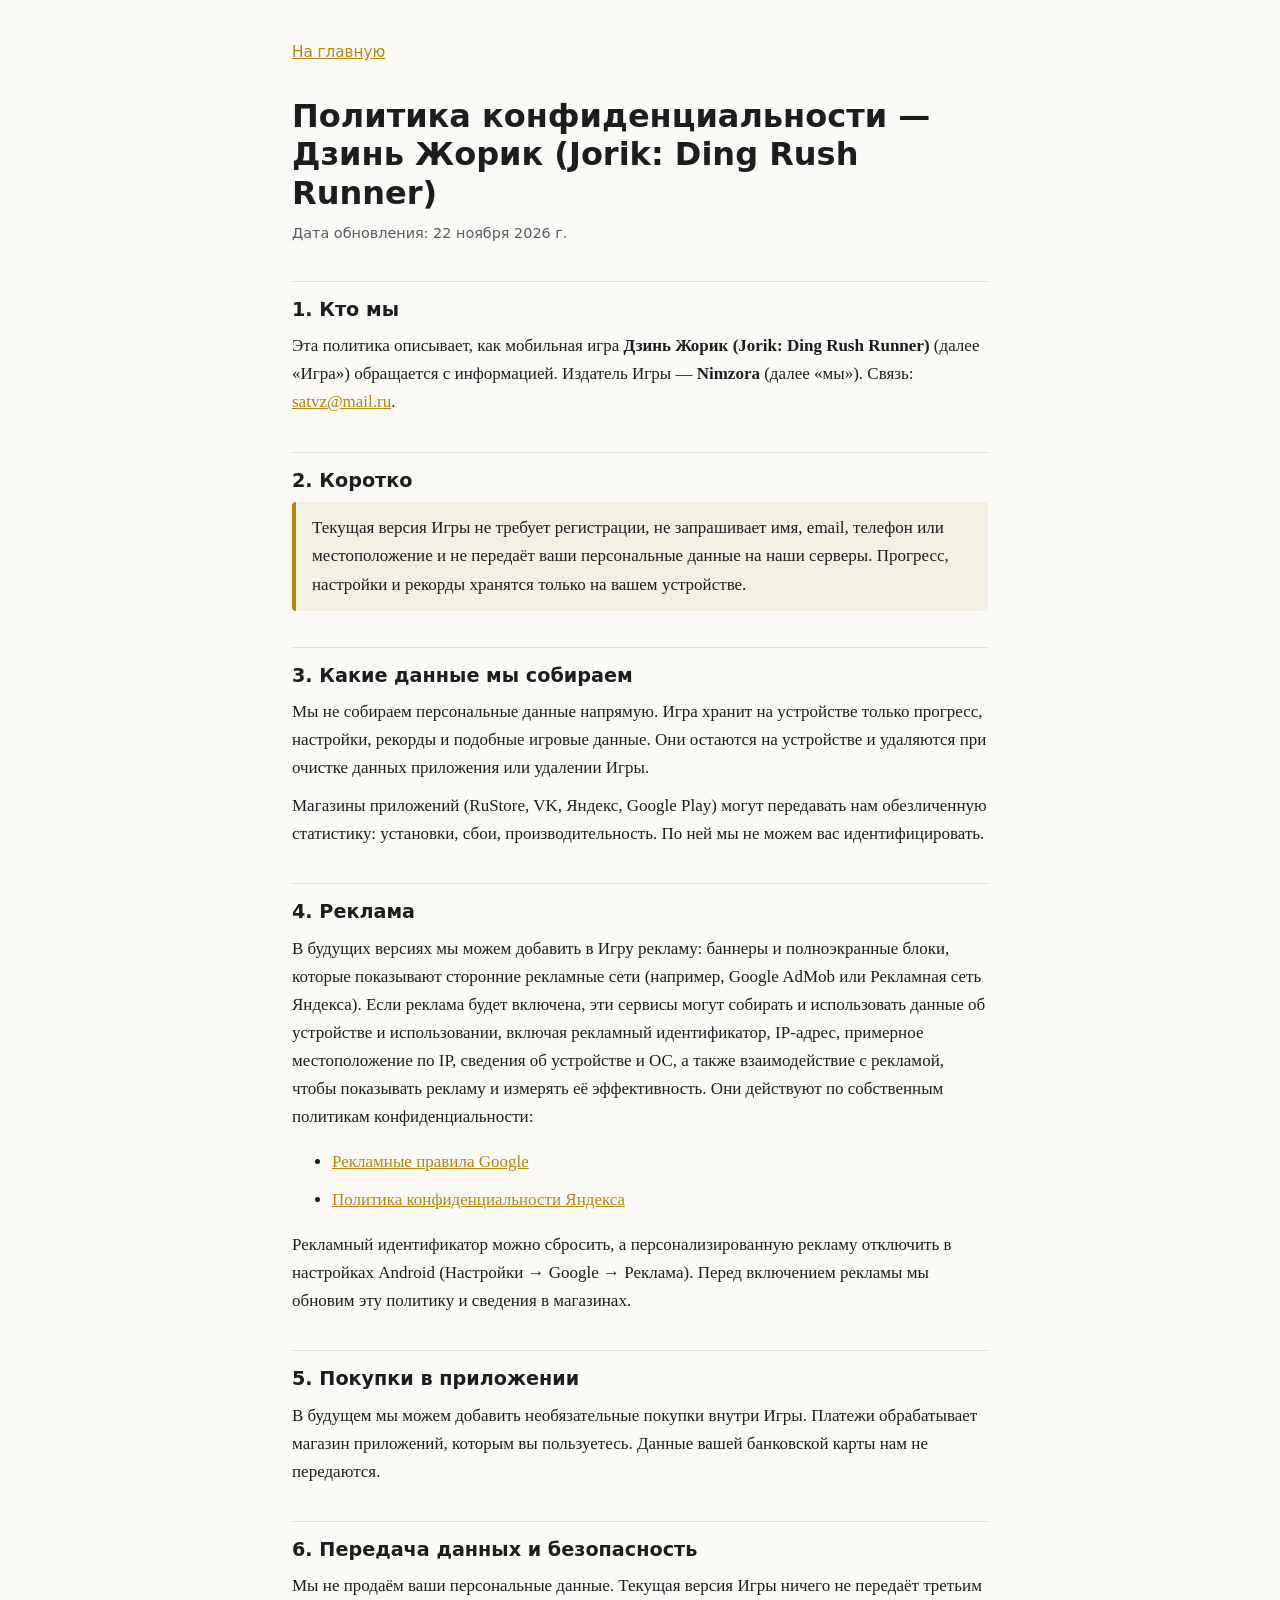
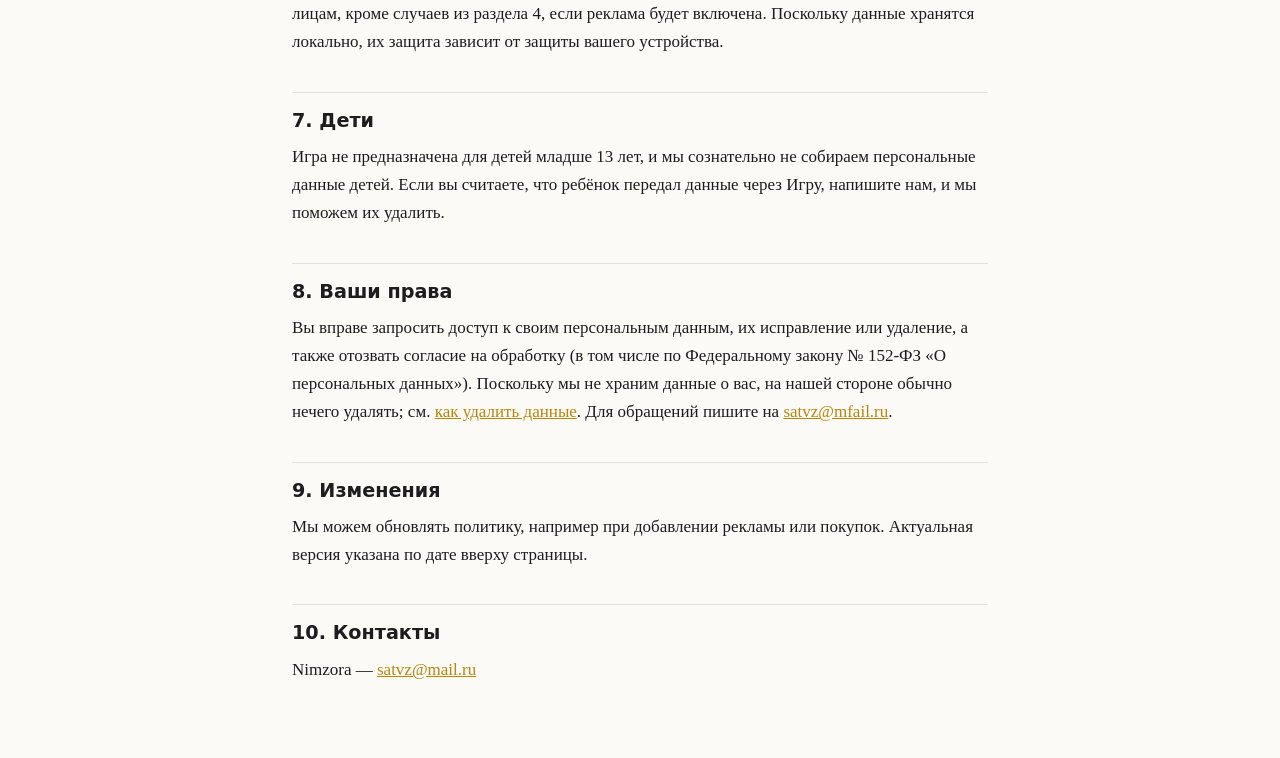
==== ru/privacy/index.html @ c5764a46 "Add files via upload" ====
<!doctype html>
<html lang="ru"><head><meta charset="utf-8">
<meta name="viewport" content="width=device-width, initial-scale=1">
<title>Политика конфиденциальности — Дзинь Жорик (Jorik: Ding Rush Runner)</title>
<meta name="robots" content="index,follow">
<link rel="stylesheet" href="../../style.css"></head>
<body><main>
<nav><a href="../../">На главную</a></nav>
<h1>Политика конфиденциальности — Дзинь Жорик (Jorik: Ding Rush Runner)</h1>
<p class="meta">Дата обновления: 22 ноября 2026 г.</p>
<h2>1. Кто мы</h2>
<p>Эта политика описывает, как мобильная игра <b>Дзинь Жорик (Jorik: Ding Rush Runner)</b> (далее «Игра») обращается с информацией. Издатель Игры — <b>Nimzora</b> (далее «мы»). Связь: <a href="mailto:satvz@mail.ru">satvz@mail.ru</a>.</p>
<h2>2. Коротко</h2>
<div class="box"><p>Текущая версия Игры не требует регистрации, не запрашивает имя, email, телефон или местоположение и не передаёт ваши персональные данные на наши серверы. Прогресс, настройки и рекорды хранятся только на вашем устройстве.</p></div>
<h2>3. Какие данные мы собираем</h2>
<p>Мы не собираем персональные данные напрямую. Игра хранит на устройстве только прогресс, настройки, рекорды и подобные игровые данные. Они остаются на устройстве и удаляются при очистке данных приложения или удалении Игры.</p><p>Магазины приложений (RuStore, VK, Яндекс, Google Play) могут передавать нам обезличенную статистику: установки, сбои, производительность. По ней мы не можем вас идентифицировать.</p>
<h2>4. Реклама</h2>
<p>В будущих версиях мы можем добавить в Игру рекламу: баннеры и полноэкранные блоки, которые показывают сторонние рекламные сети (например, Google AdMob или Рекламная сеть Яндекса). Если реклама будет включена, эти сервисы могут собирать и использовать данные об устройстве и использовании, включая рекламный идентификатор, IP-адрес, примерное местоположение по IP, сведения об устройстве и ОС, а также взаимодействие с рекламой, чтобы показывать рекламу и измерять её эффективность. Они действуют по собственным политикам конфиденциальности:</p><ul><li><a href="https://policies.google.com/technologies/ads">Рекламные правила Google</a></li><li><a href="https://yandex.ru/legal/confidential/">Политика конфиденциальности Яндекса</a></li></ul><p>Рекламный идентификатор можно сбросить, а персонализированную рекламу отключить в настройках Android (Настройки → Google → Реклама). Перед включением рекламы мы обновим эту политику и сведения в магазинах.</p>
<h2>5. Покупки в приложении</h2>
<p>В будущем мы можем добавить необязательные покупки внутри Игры. Платежи обрабатывает магазин приложений, которым вы пользуетесь. Данные вашей банковской карты нам не передаются.</p>
<h2>6. Передача данных и безопасность</h2>
<p>Мы не продаём ваши персональные данные. Текущая версия Игры ничего не передаёт третьим лицам, кроме случаев из раздела 4, если реклама будет включена. Поскольку данные хранятся локально, их защита зависит от защиты вашего устройства.</p>
<h2>7. Дети</h2>
<p>Игра не предназначена для детей младше 13 лет, и мы сознательно не собираем персональные данные детей. Если вы считаете, что ребёнок передал данные через Игру, напишите нам, и мы поможем их удалить.</p>
<h2>8. Ваши права</h2>
<p>Вы вправе запросить доступ к своим персональным данным, их исправление или удаление, а также отозвать согласие на обработку (в том числе по Федеральному закону № 152-ФЗ «О персональных данных»). Поскольку мы не храним данные о вас, на нашей стороне обычно нечего удалять; см. <a href="../delete-data/">как удалить данные</a>. Для обращений пишите на <a href="mailto:satvz@mail.ru">satvz@mfail.ru</a>.</p>
<h2>9. Изменения</h2>
<p>Мы можем обновлять политику, например при добавлении рекламы или покупок. Актуальная версия указана по дате вверху страницы.</p>
<h2>10. Контакты</h2>
<p>Nimzora — <a href="mailto:satvz@mail.ru">satvz@mail.ru</a></p>

</main></body></html>
---- style.css ----
:root{--bg:#fbfaf6;--fg:#1d1d1f;--mut:#5b5b62;--acc:#b8860b;--line:#e3e0d5;--box:#f2efe3;color-scheme:light}
@media (prefers-color-scheme:dark){:root{--bg:#16161a;--fg:#ececf0;--mut:#a3a3ad;--acc:#e0b84a;--line:#33333b;--box:#202026;color-scheme:dark}}
*{box-sizing:border-box}
body{margin:0;background:var(--bg);color:var(--fg);font:17px/1.65 Georgia,"Times New Roman",serif}
main{max-width:46rem;margin:0 auto;padding:2.5rem 1.25rem 4rem}
h1{font:700 2rem/1.2 system-ui,-apple-system,"Segoe UI",Roboto,sans-serif;margin:0 0 .25rem}
h2{font:600 1.2rem/1.3 system-ui,-apple-system,"Segoe UI",Roboto,sans-serif;margin:2.2rem 0 .5rem;padding-top:1rem;border-top:1px solid var(--line)}
p,li{margin:.6rem 0}
.meta{color:var(--mut);font-family:system-ui,sans-serif;font-size:.9rem}
a{color:var(--acc)}
a:focus-visible{outline:3px solid var(--acc);outline-offset:2px}
nav{font-family:system-ui,sans-serif;font-size:.95rem;display:flex;gap:1rem;flex-wrap:wrap;margin-bottom:2rem}
.box{background:var(--box);border-left:4px solid var(--acc);padding:.2rem 1rem;border-radius:4px}
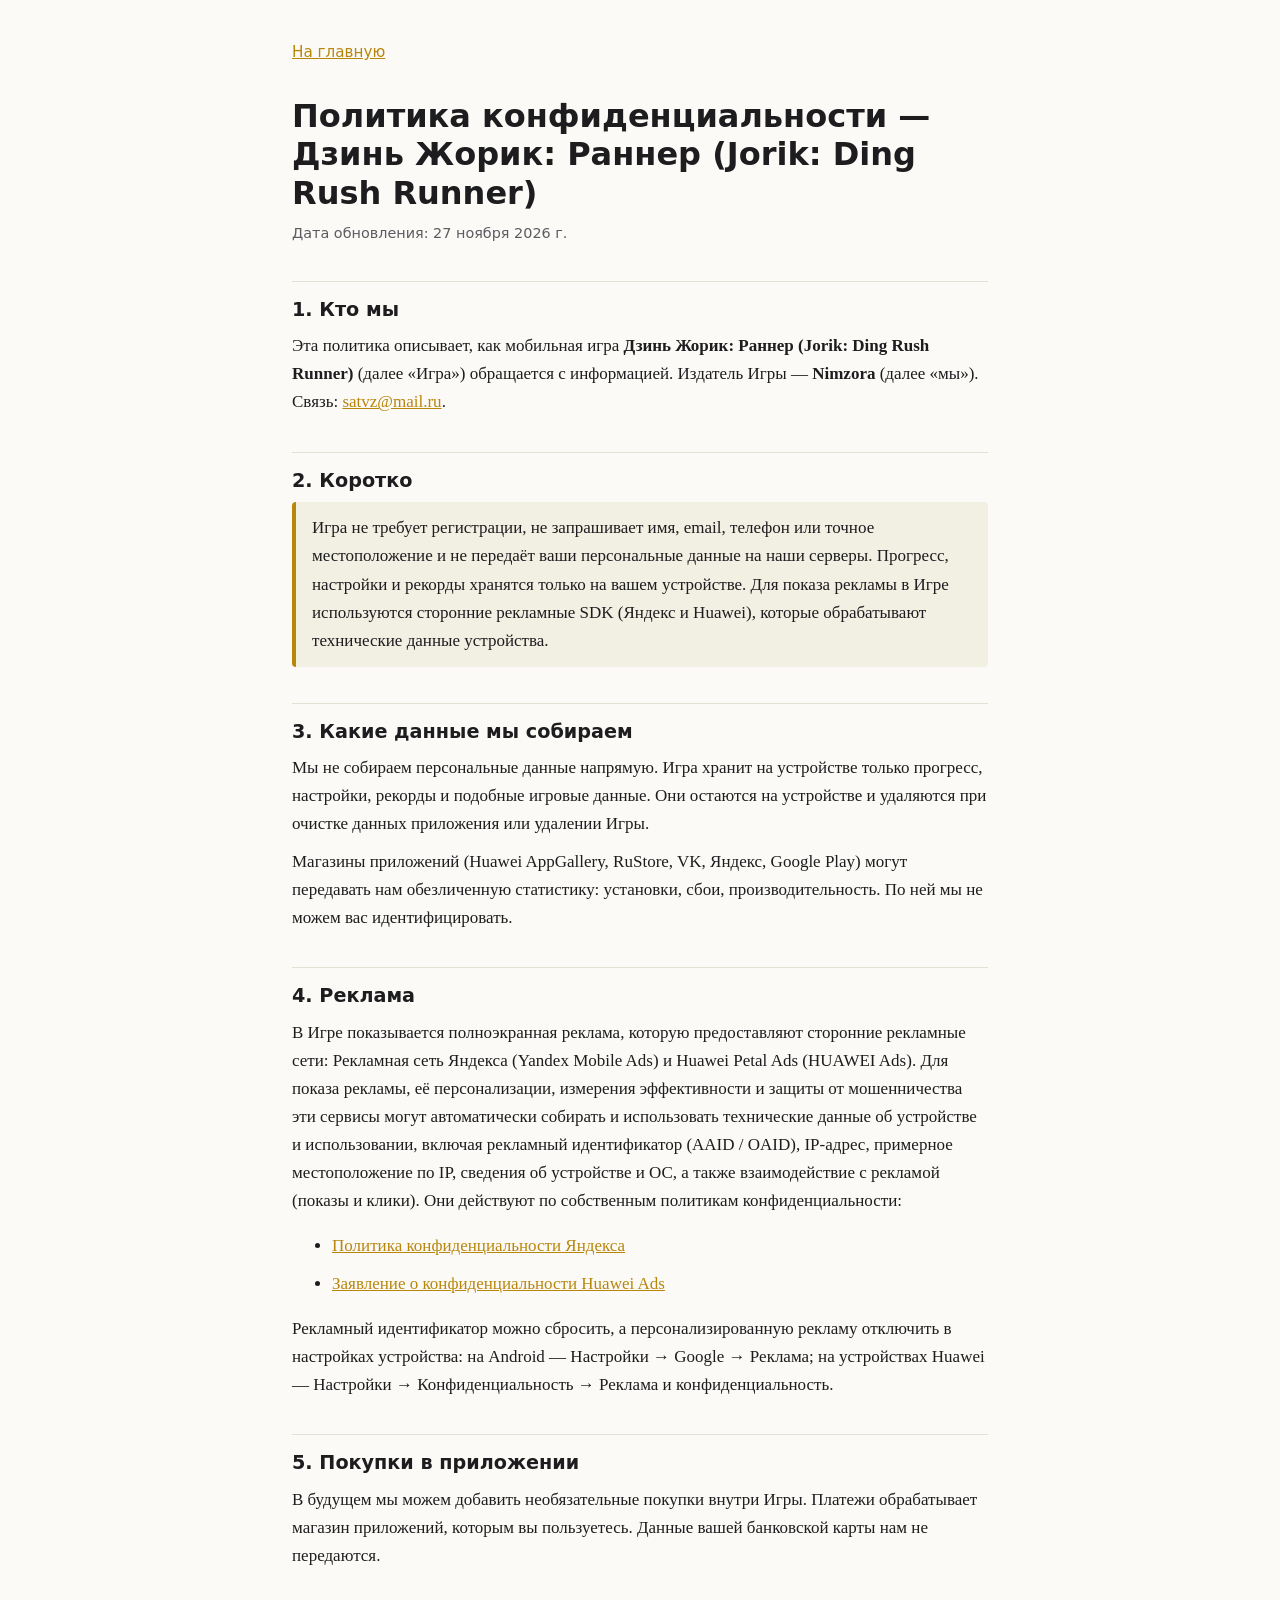
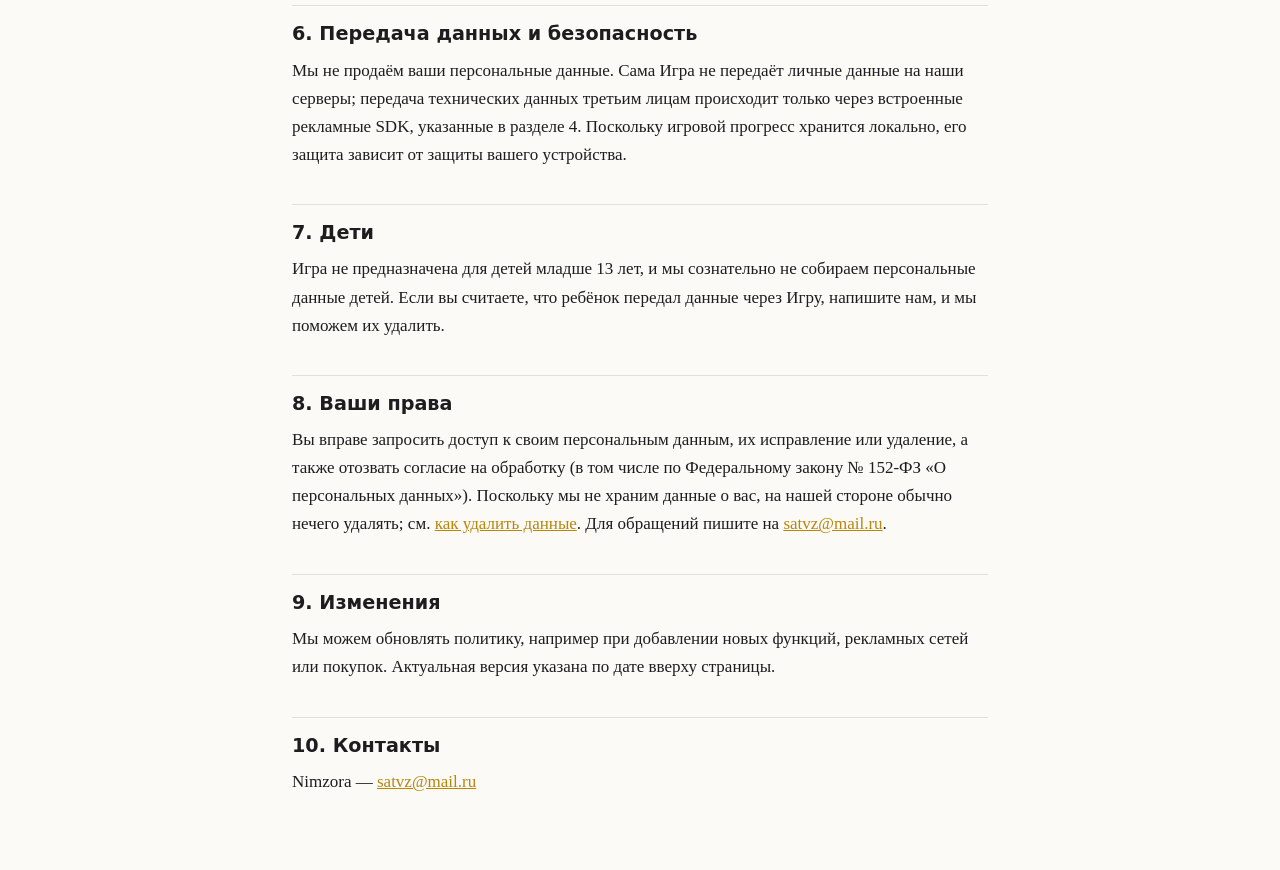
==== commit 620d4ba6: "Update index.html" ====
--- a/ru/privacy/index.html
+++ b/ru/privacy/index.html
@@ -1,32 +1,55 @@
 <!doctype html>
-<html lang="ru"><head><meta charset="utf-8">
-<meta name="viewport" content="width=device-width, initial-scale=1">
-<title>Политика конфиденциальности — Дзинь Жорик (Jorik: Ding Rush Runner)</title>
-<meta name="robots" content="index,follow">
-<link rel="stylesheet" href="../../style.css"></head>
-<body><main>
-<nav><a href="../../">На главную</a></nav>
-<h1>Политика конфиденциальности — Дзинь Жорик (Jorik: Ding Rush Runner)</h1>
-<p class="meta">Дата обновления: 22 ноября 2026 г.</p>
-<h2>1. Кто мы</h2>
-<p>Эта политика описывает, как мобильная игра <b>Дзинь Жорик (Jorik: Ding Rush Runner)</b> (далее «Игра») обращается с информацией. Издатель Игры — <b>Nimzora</b> (далее «мы»). Связь: <a href="mailto:satvz@mail.ru">satvz@mail.ru</a>.</p>
-<h2>2. Коротко</h2>
-<div class="box"><p>Текущая версия Игры не требует регистрации, не запрашивает имя, email, телефон или местоположение и не передаёт ваши персональные данные на наши серверы. Прогресс, настройки и рекорды хранятся только на вашем устройстве.</p></div>
-<h2>3. Какие данные мы собираем</h2>
-<p>Мы не собираем персональные данные напрямую. Игра хранит на устройстве только прогресс, настройки, рекорды и подобные игровые данные. Они остаются на устройстве и удаляются при очистке данных приложения или удалении Игры.</p><p>Магазины приложений (RuStore, VK, Яндекс, Google Play) могут передавать нам обезличенную статистику: установки, сбои, производительность. По ней мы не можем вас идентифицировать.</p>
-<h2>4. Реклама</h2>
-<p>В будущих версиях мы можем добавить в Игру рекламу: баннеры и полноэкранные блоки, которые показывают сторонние рекламные сети (например, Google AdMob или Рекламная сеть Яндекса). Если реклама будет включена, эти сервисы могут собирать и использовать данные об устройстве и использовании, включая рекламный идентификатор, IP-адрес, примерное местоположение по IP, сведения об устройстве и ОС, а также взаимодействие с рекламой, чтобы показывать рекламу и измерять её эффективность. Они действуют по собственным политикам конфиденциальности:</p><ul><li><a href="https://policies.google.com/technologies/ads">Рекламные правила Google</a></li><li><a href="https://yandex.ru/legal/confidential/">Политика конфиденциальности Яндекса</a></li></ul><p>Рекламный идентификатор можно сбросить, а персонализированную рекламу отключить в настройках Android (Настройки → Google → Реклама). Перед включением рекламы мы обновим эту политику и сведения в магазинах.</p>
-<h2>5. Покупки в приложении</h2>
-<p>В будущем мы можем добавить необязательные покупки внутри Игры. Платежи обрабатывает магазин приложений, которым вы пользуетесь. Данные вашей банковской карты нам не передаются.</p>
-<h2>6. Передача данных и безопасность</h2>
-<p>Мы не продаём ваши персональные данные. Текущая версия Игры ничего не передаёт третьим лицам, кроме случаев из раздела 4, если реклама будет включена. Поскольку данные хранятся локально, их защита зависит от защиты вашего устройства.</p>
-<h2>7. Дети</h2>
-<p>Игра не предназначена для детей младше 13 лет, и мы сознательно не собираем персональные данные детей. Если вы считаете, что ребёнок передал данные через Игру, напишите нам, и мы поможем их удалить.</p>
-<h2>8. Ваши права</h2>
-<p>Вы вправе запросить доступ к своим персональным данным, их исправление или удаление, а также отозвать согласие на обработку (в том числе по Федеральному закону № 152-ФЗ «О персональных данных»). Поскольку мы не храним данные о вас, на нашей стороне обычно нечего удалять; см. <a href="../delete-data/">как удалить данные</a>. Для обращений пишите на <a href="mailto:satvz@mail.ru">satvz@mfail.ru</a>.</p>
-<h2>9. Изменения</h2>
-<p>Мы можем обновлять политику, например при добавлении рекламы или покупок. Актуальная версия указана по дате вверху страницы.</p>
-<h2>10. Контакты</h2>
-<p>Nimzora — <a href="mailto:satvz@mail.ru">satvz@mail.ru</a></p>
+<html lang="ru">
+<head>
+  <meta charset="utf-8">
+  <meta name="viewport" content="width=device-width, initial-scale=1">
+  <title>Политика конфиденциальности — Дзинь Жорик: Раннер (Jorik: Ding Rush Runner)</title>
+  <meta name="robots" content="index,follow">
+  <link rel="stylesheet" href="../../style.css">
+</head>
+<body>
+<main>
+  <nav><a href="../../">На главную</a></nav>
+  <h1>Политика конфиденциальности — Дзинь Жорик: Раннер (Jorik: Ding Rush Runner)</h1>
+  <p class="meta">Дата обновления: 27 ноября 2026 г.</p>
 
-</main></body></html>
+  <h2>1. Кто мы</h2>
+  <p>Эта политика описывает, как мобильная игра <b>Дзинь Жорик: Раннер (Jorik: Ding Rush Runner)</b> (далее «Игра») обращается с информацией. Издатель Игры — <b>Nimzora</b> (далее «мы»). Связь: <a href="mailto:satvz@mail.ru">satvz@mail.ru</a>.</p>
+
+  <h2>2. Коротко</h2>
+  <div class="box">
+    <p>Игра не требует регистрации, не запрашивает имя, email, телефон или точное местоположение и не передаёт ваши персональные данные на наши серверы. Прогресс, настройки и рекорды хранятся только на вашем устройстве. Для показа рекламы в Игре используются сторонние рекламные SDK (Яндекс и Huawei), которые обрабатывают технические данные устройства.</p>
+  </div>
+
+  <h2>3. Какие данные мы собираем</h2>
+  <p>Мы не собираем персональные данные напрямую. Игра хранит на устройстве только прогресс, настройки, рекорды и подобные игровые данные. Они остаются на устройстве и удаляются при очистке данных приложения или удалении Игры.</p>
+  <p>Магазины приложений (Huawei AppGallery, RuStore, VK, Яндекс, Google Play) могут передавать нам обезличенную статистику: установки, сбои, производительность. По ней мы не можем вас идентифицировать.</p>
+
+  <h2>4. Реклама</h2>
+  <p>В Игре показывается полноэкранная реклама, которую предоставляют сторонние рекламные сети: Рекламная сеть Яндекса (Yandex Mobile Ads) и Huawei Petal Ads (HUAWEI Ads). Для показа рекламы, её персонализации, измерения эффективности и защиты от мошенничества эти сервисы могут автоматически собирать и использовать технические данные об устройстве и использовании, включая рекламный идентификатор (AAID / OAID), IP-адрес, примерное местоположение по IP, сведения об устройстве и ОС, а также взаимодействие с рекламой (показы и клики). Они действуют по собственным политикам конфиденциальности:</p>
+  <ul>
+    <li><a href="https://yandex.ru/legal/confidential/">Политика конфиденциальности Яндекса</a></li>
+    <li><a href="https://developer.huawei.com/consumer/en/doc/distribution/monetize/privacy-statement-0000001085254549">Заявление о конфиденциальности Huawei Ads</a></li>
+  </ul>
+  <p>Рекламный идентификатор можно сбросить, а персонализированную рекламу отключить в настройках устройства: на Android — Настройки → Google → Реклама; на устройствах Huawei — Настройки → Конфиденциальность → Реклама и конфиденциальность.</p>
+
+  <h2>5. Покупки в приложении</h2>
+  <p>В будущем мы можем добавить необязательные покупки внутри Игры. Платежи обрабатывает магазин приложений, которым вы пользуетесь. Данные вашей банковской карты нам не передаются.</p>
+
+  <h2>6. Передача данных и безопасность</h2>
+  <p>Мы не продаём ваши персональные данные. Сама Игра не передаёт личные данные на наши серверы; передача технических данных третьим лицам происходит только через встроенные рекламные SDK, указанные в разделе 4. Поскольку игровой прогресс хранится локально, его защита зависит от защиты вашего устройства.</p>
+
+  <h2>7. Дети</h2>
+  <p>Игра не предназначена для детей младше 13 лет, и мы сознательно не собираем персональные данные детей. Если вы считаете, что ребёнок передал данные через Игру, напишите нам, и мы поможем их удалить.</p>
+
+  <h2>8. Ваши права</h2>
+  <p>Вы вправе запросить доступ к своим персональным данным, их исправление или удаление, а также отозвать согласие на обработку (в том числе по Федеральному закону № 152-ФЗ «О персональных данных»). Поскольку мы не храним данные о вас, на нашей стороне обычно нечего удалять; см. <a href="../delete-data/">как удалить данные</a>. Для обращений пишите на <a href="mailto:satvz@mail.ru">satvz@mail.ru</a>.</p>
+
+  <h2>9. Изменения</h2>
+  <p>Мы можем обновлять политику, например при добавлении новых функций, рекламных сетей или покупок. Актуальная версия указана по дате вверху страницы.</p>
+
+  <h2>10. Контакты</h2>
+  <p>Nimzora — <a href="mailto:satvz@mail.ru">satvz@mail.ru</a></p>
+</main>
+</body>
+</html>
